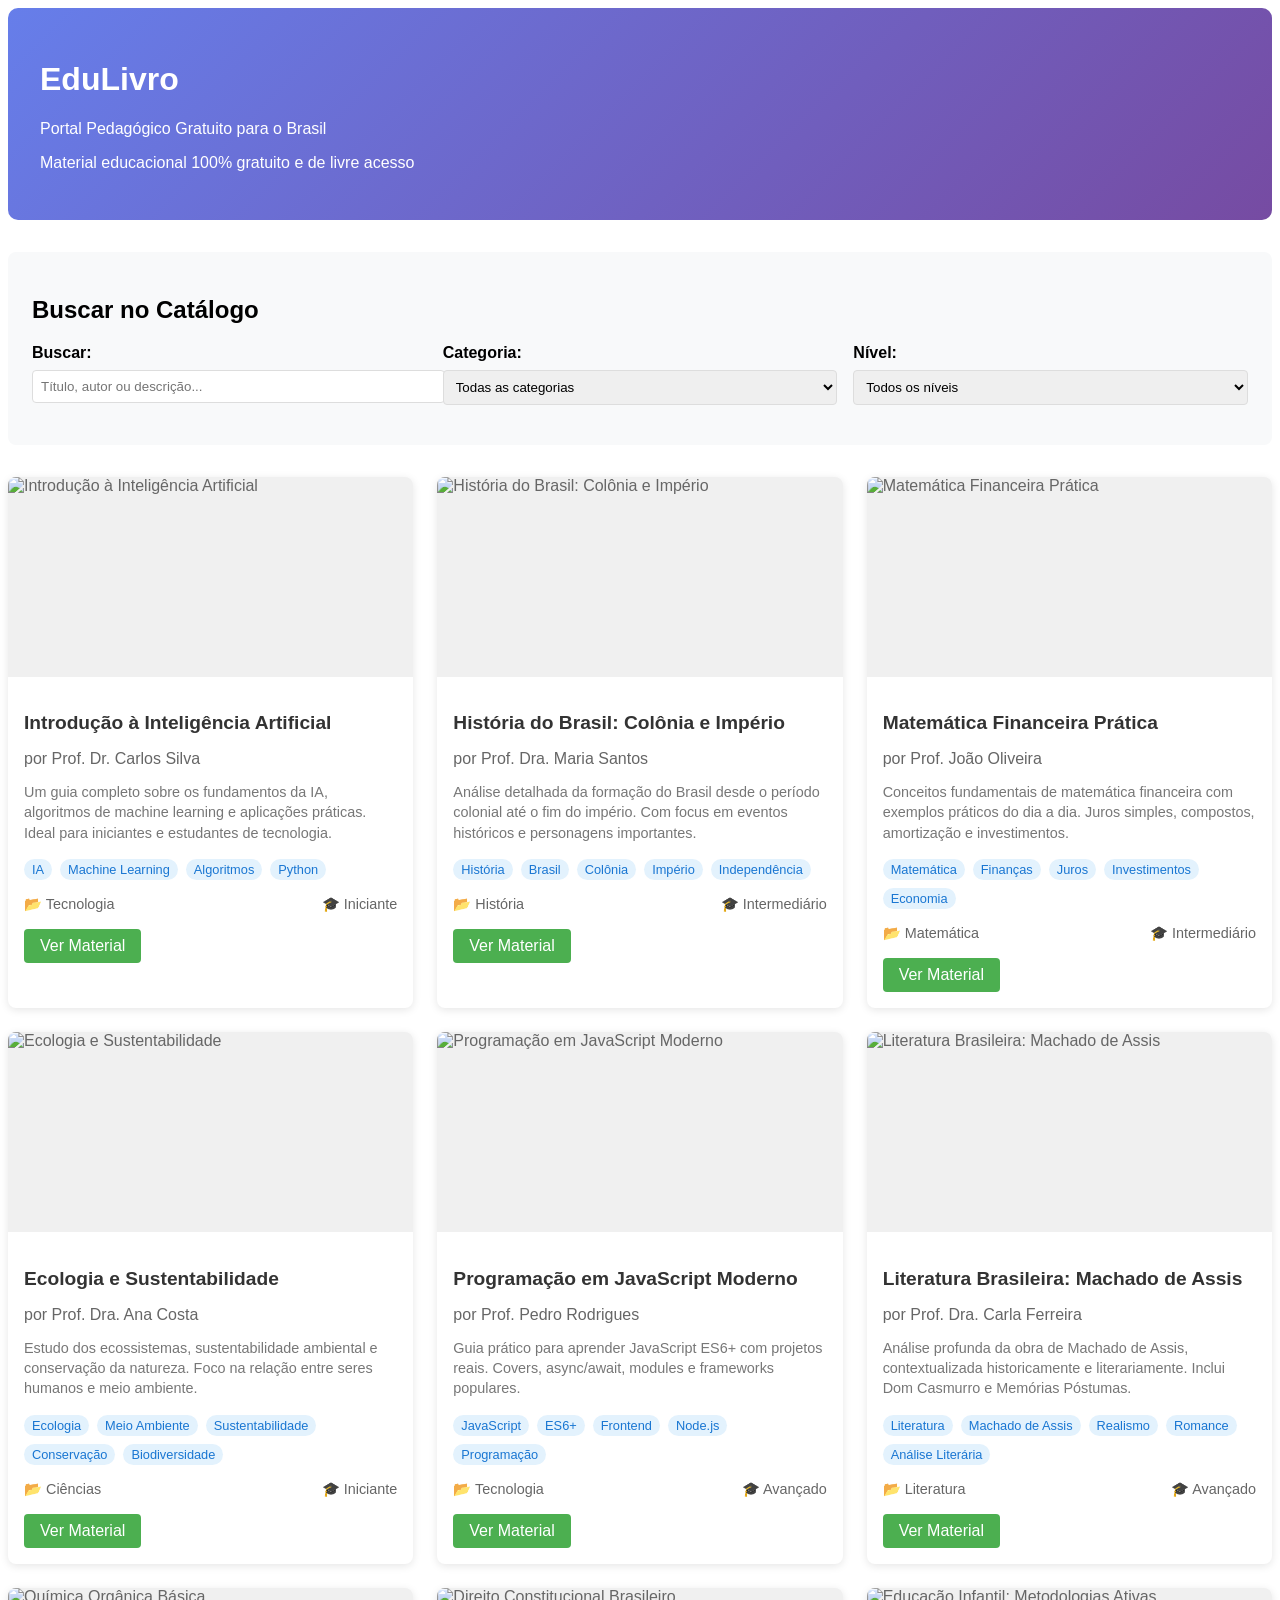
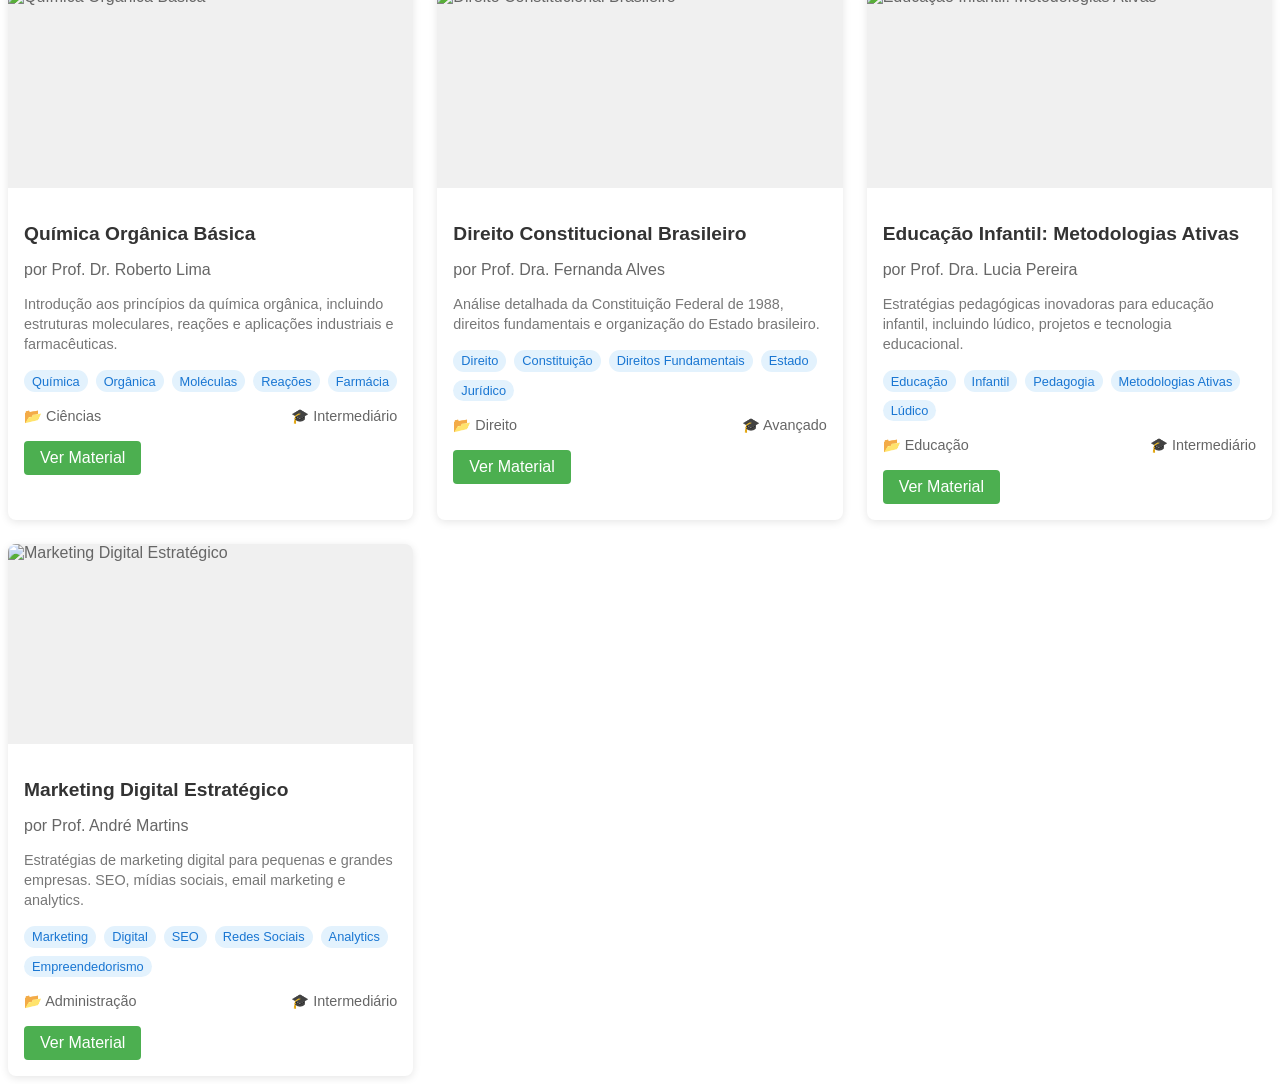
==== index.html @ 7462e057 "🚀 Initial commit: Portal Pedagógico EduLivro v1.1.0 ✨ Funcionalidades: - Catálogo dinâmico com filtr" ====
<!DOCTYPE html>
<html lang="pt-BR">
<head>
    <meta charset="UTF-8">
    <meta name="viewport" content="width=device-width, initial-scale=1.0">
    <title>EduLivro - Portal Pedagógico Gratuito</title>
    <link rel="stylesheet" href="https://unpkg.com/mvp.css@1.12/mvp.css">
    <style>
        body { font-family: 'Segoe UI', Tahoma, Geneva, Verdana, sans-serif; }
        .hero { background: linear-gradient(135deg, #667eea 0%, #764ba2 100%); color: white; padding: 2rem; border-radius: 10px; margin-bottom: 2rem; }
        .search-container { background: #f8f9fa; padding: 1.5rem; border-radius: 8px; margin-bottom: 2rem; }
        .filtros { display: flex; gap: 1rem; margin-bottom: 1rem; flex-wrap: wrap; }
        .filtro-grupo { flex: 1; min-width: 200px; }
        .filtro-grupo label { font-weight: bold; display: block; margin-bottom: 0.5rem; }
        .filtro-grupo select, .filtro-grupo input { width: 100%; padding: 0.5rem; border: 1px solid #ddd; border-radius: 4px; }
        .catalog-container { display: grid; grid-template-columns: repeat(auto-fill, minmax(300px, 1fr)); gap: 1.5rem; }
        .livro-card { background: white; border-radius: 8px; box-shadow: 0 2px 8px rgba(0,0,0,0.1); overflow: hidden; transition: transform 0.2s; }
        .livro-card:hover { transform: translateY(-2px); }
        .livro-capa { width: 100%; height: 200px; object-fit: cover; background: #f0f0f0; display: flex; align-items: center; justify-content: center; color: #666; }
        .livro-info { padding: 1rem; }
        .livro-titulo { font-size: 1.2rem; font-weight: bold; margin-bottom: 0.5rem; color: #333; }
        .livro-autor { color: #666; margin-bottom: 0.5rem; }
        .livro-descricao { color: #777; font-size: 0.9rem; line-height: 1.4; margin-bottom: 1rem; }
        .livro-tags { display: flex; flex-wrap: wrap; gap: 0.5rem; margin-bottom: 1rem; }
        .tag { background: #e3f2fd; color: #1976d2; padding: 0.2rem 0.5rem; border-radius: 12px; font-size: 0.8rem; }
        .stats { display: flex; justify-content: space-between; margin-bottom: 1rem; font-size: 0.9rem; color: #666; }
        .btn-ver { background: #4CAF50; color: white; padding: 0.5rem 1rem; border: none; border-radius: 4px; cursor: pointer; text-decoration: none; display: inline-block; }
        .btn-ver:hover { background: #45a049; }
        .model-viewer-container { display: none; margin: 1rem 0; }
        .loading { text-align: center; padding: 2rem; color: #666; }
        @media (max-width: 768px) {
            .filtros { flex-direction: column; }
            .catalog-container { grid-template-columns: 1fr; }
        }
    </style>
</head>
<body>
    <header class="hero">
        <h1>EduLivro</h1>
        <p>Portal Pedagógico Gratuito para o Brasil</p>
        <p>Material educacional 100% gratuito e de livre acesso</p>
    </header>

    <main>
        <section class="search-container">
            <h2>Buscar no Catálogo</h2>
            <div class="filtros">
                <div class="filtro-grupo">
                    <label for="busca">Buscar:</label>
                    <input type="text" id="busca" placeholder="Título, autor ou descrição...">
                </div>
                <div class="filtro-grupo">
                    <label for="categoria">Categoria:</label>
                    <select id="categoria">
                        <option value="">Todas as categorias</option>
                    </select>
                </div>
                <div class="filtro-grupo">
                    <label for="nivel">Nível:</label>
                    <select id="nivel">
                        <option value="">Todos os níveis</option>
                    </select>
                </div>
            </div>
        </section>

        <section id="catalogo">
            <div id="loading" class="loading">
                Carregando catálogo...
            </div>
            <div id="resultados" class="catalog-container" style="display: none;"></div>
        </section>
    </main>

    <script>
        // Configuração do site
        const SITE_CONFIG = {
            titulo: "EduLivro - Portal Pedagógico Gratuito",
            descricao: "Portal pedagógico gratuito para divulgação de material educacional no Brasil",
            versao: "1.1.0"
        };

        // Estado da aplicação
        let todosOsLivros = [];
        let livrosFiltrados = [];

        // Função para escapar HTML e prevenir XSS
        function escapeHtml(texto) {
            const mapa = {
                '&': '&amp;',
                '<': '&lt;',
                '>': '&gt;',
                '"': '&quot;',
                "'": '&#039;'
            };
            return texto.replace(/[&<>"']/g, function(m) { return mapa[m]; });
        }

        // Validação de estrutura de livro
        function validarLivro(livro) {
            const obrigatorios = ['id', 'titulo', 'autor', 'descricao', 'categoria', 'nivel', 'urlCapa'];
            return obrigatorios.every(campo => livro.hasOwnProperty(campo));
        }

        // Carregar configuração
        async function carregarConfig() {
            try {
                const response = await fetch('config.json');
                if (!response.ok) throw new Error('Erro ao carregar config.json');
                const config = await response.json();
                return config;
            } catch (error) {
                console.warn('Usando configuração padrão:', error);
                return {
                    titulo: SITE_CONFIG.titulo,
                    descricao: SITE_CONFIG.descricao,
                    versao: SITE_CONFIG.versao
                };
            }
        }

        // Carregar catálogo
        async function carregarCatalogo() {
            try {
                const response = await fetch('database.json');
                if (!response.ok) throw new Error('Erro ao carregar database.json');
                
                const data = await response.json();
                
                if (!data.livros || !Array.isArray(data.livros)) {
                    throw new Error('Formato inválido de dados');
                }

                // Validar todos os livros
                const livrosValidos = data.livros.filter(livro => {
                    if (!validarLivro(livro)) {
                        console.warn('Livro inválido encontrado:', livro);
                        return false;
                    }
                    return true;
                });

                if (livrosValidos.length === 0) {
                    throw new Error('Nenhum livro válido encontrado');
                }

                todosOsLivros = livrosValidos;
                livrosFiltrados = [...todosOsLivros];
                
                console.log(`Carregados ${todosOsLivros.length} livros`);
                
                // Preencher filtros
                preencherFiltros();
                
                // Renderizar resultados
                renderizarResultados();
                
            } catch (error) {
                console.error('Erro ao carregar catálogo:', error);
                document.getElementById('loading').innerHTML = 
                    `<p>Erro ao carregar catálogo: ${escapeHtml(error.message)}</p>`;
            }
        }

        // Preencher filtros com opções dinâmicas
        function preencherFiltros() {
            const categorias = [...new Set(todosOsLivros.map(livro => livro.categoria))].sort();
            const niveis = [...new Set(todosOsLivros.map(livro => livro.nivel))].sort();

            const selectCategoria = document.getElementById('categoria');
            const selectNivel = document.getElementById('nivel');

            // Limpar opções existentes (exceto a primeira)
            while (selectCategoria.children.length > 1) {
                selectCategoria.removeChild(selectCategoria.lastChild);
            }
            while (selectNivel.children.length > 1) {
                selectNivel.removeChild(selectNivel.lastChild);
            }

            // Adicionar categorias
            categorias.forEach(categoria => {
                const option = document.createElement('option');
                option.value = categoria;
                option.textContent = categoria;
                selectCategoria.appendChild(option);
            });

            // Adicionar níveis
            niveis.forEach(nivel => {
                const option = document.createElement('option');
                option.value = nivel;
                option.textContent = nivel;
                selectNivel.appendChild(option);
            });
        }

        // Aplicar filtros com debounce para performance
        let debounceTimer;
        function aplicarFiltros() {
            clearTimeout(debounceTimer);
            debounceTimer = setTimeout(() => {
                const termoBusca = document.getElementById('busca').value.toLowerCase().trim();
                const categoriaSelecionada = document.getElementById('categoria').value;
                const nivelSelecionado = document.getElementById('nivel').value;

                livrosFiltrados = todosOsLivros.filter(livro => {
                    // Filtro por busca
                    const matchBusca = !termoBusca || 
                        livro.titulo.toLowerCase().includes(termoBusca) ||
                        livro.autor.toLowerCase().includes(termoBusca) ||
                        livro.descricao.toLowerCase().includes(termoBusca) ||
                        (livro.tags && livro.tags.some(tag => tag.toLowerCase().includes(termoBusca)));

                    // Filtro por categoria
                    const matchCategoria = !categoriaSelecionada || livro.categoria === categoriaSelecionada;

                    // Filtro por nível
                    const matchNivel = !nivelSelecionado || livro.nivel === nivelSelecionado;

                    return matchBusca && matchCategoria && matchNivel;
                });

                renderizarResultados();
            }, 300); // Debounce de 300ms
        }

        // Renderizar resultados
        function renderizarResultados() {
            const container = document.getElementById('resultados');
            const loading = document.getElementById('loading');

            if (livrosFiltrados.length === 0) {
                container.innerHTML = '<p>Nenhum material encontrado com os filtros aplicados.</p>';
                container.style.display = 'block';
                loading.style.display = 'none';
                return;
            }

            container.innerHTML = livrosFiltrados.map(livro => criarCardLivro(livro)).join('');
            container.style.display = 'grid';
            loading.style.display = 'none';
        }

        // Criar card de livro
        function criarCardLivro(livro) {
            const tagsHtml = livro.tags ? livro.tags.map(tag => 
                `<span class="tag">${escapeHtml(tag)}</span>`
            ).join('') : '';

            return `
                <div class="livro-card">
                    <div class="livro-capa">
                        ${livro.urlCapa ? 
                            `<img src="${escapeHtml(livro.urlCapa)}" alt="${escapeHtml(livro.titulo)}" 
                                  style="width: 100%; height: 200px; object-fit: cover;">` :
                            '📚 Sem capa'
                        }
                    </div>
                    <div class="livro-info">
                        <h3 class="livro-titulo">${escapeHtml(livro.titulo)}</h3>
                        <p class="livro-autor">por ${escapeHtml(livro.autor)}</p>
                        <p class="livro-descricao">${escapeHtml(livro.descricao)}</p>
                        <div class="livro-tags">${tagsHtml}</div>
                        <div class="stats">
                            <span>📂 ${escapeHtml(livro.categoria)}</span>
                            <span>🎓 ${escapeHtml(livro.nivel)}</span>
                        </div>
                        <a href="livro.html?id=${encodeURIComponent(livro.id)}" class="btn-ver">
                            Ver Material
                        </a>
                    </div>
                </div>
            `;
        }

        // Inicializar aplicação
        async function inicializar() {
            try {
                // Configurar event listeners
                document.getElementById('busca').addEventListener('input', aplicarFiltros);
                document.getElementById('categoria').addEventListener('change', aplicarFiltros);
                document.getElementById('nivel').addEventListener('change', aplicarFiltros);

                // Carregar dados
                await carregarConfig();
                await carregarCatalogo();
                
            } catch (error) {
                console.error('Erro na inicialização:', error);
                document.getElementById('loading').innerHTML = 
                    `<p>Erro ao inicializar aplicação: ${escapeHtml(error.message)}</p>`;
            }
        }

        // Iniciar quando a página carregar
        document.addEventListener('DOMContentLoaded', inicializar);
    </script>

    <script type="module" src="https://unpkg.com/@google/model-viewer/dist/model-viewer.min.js"></script>
</body>
</html>
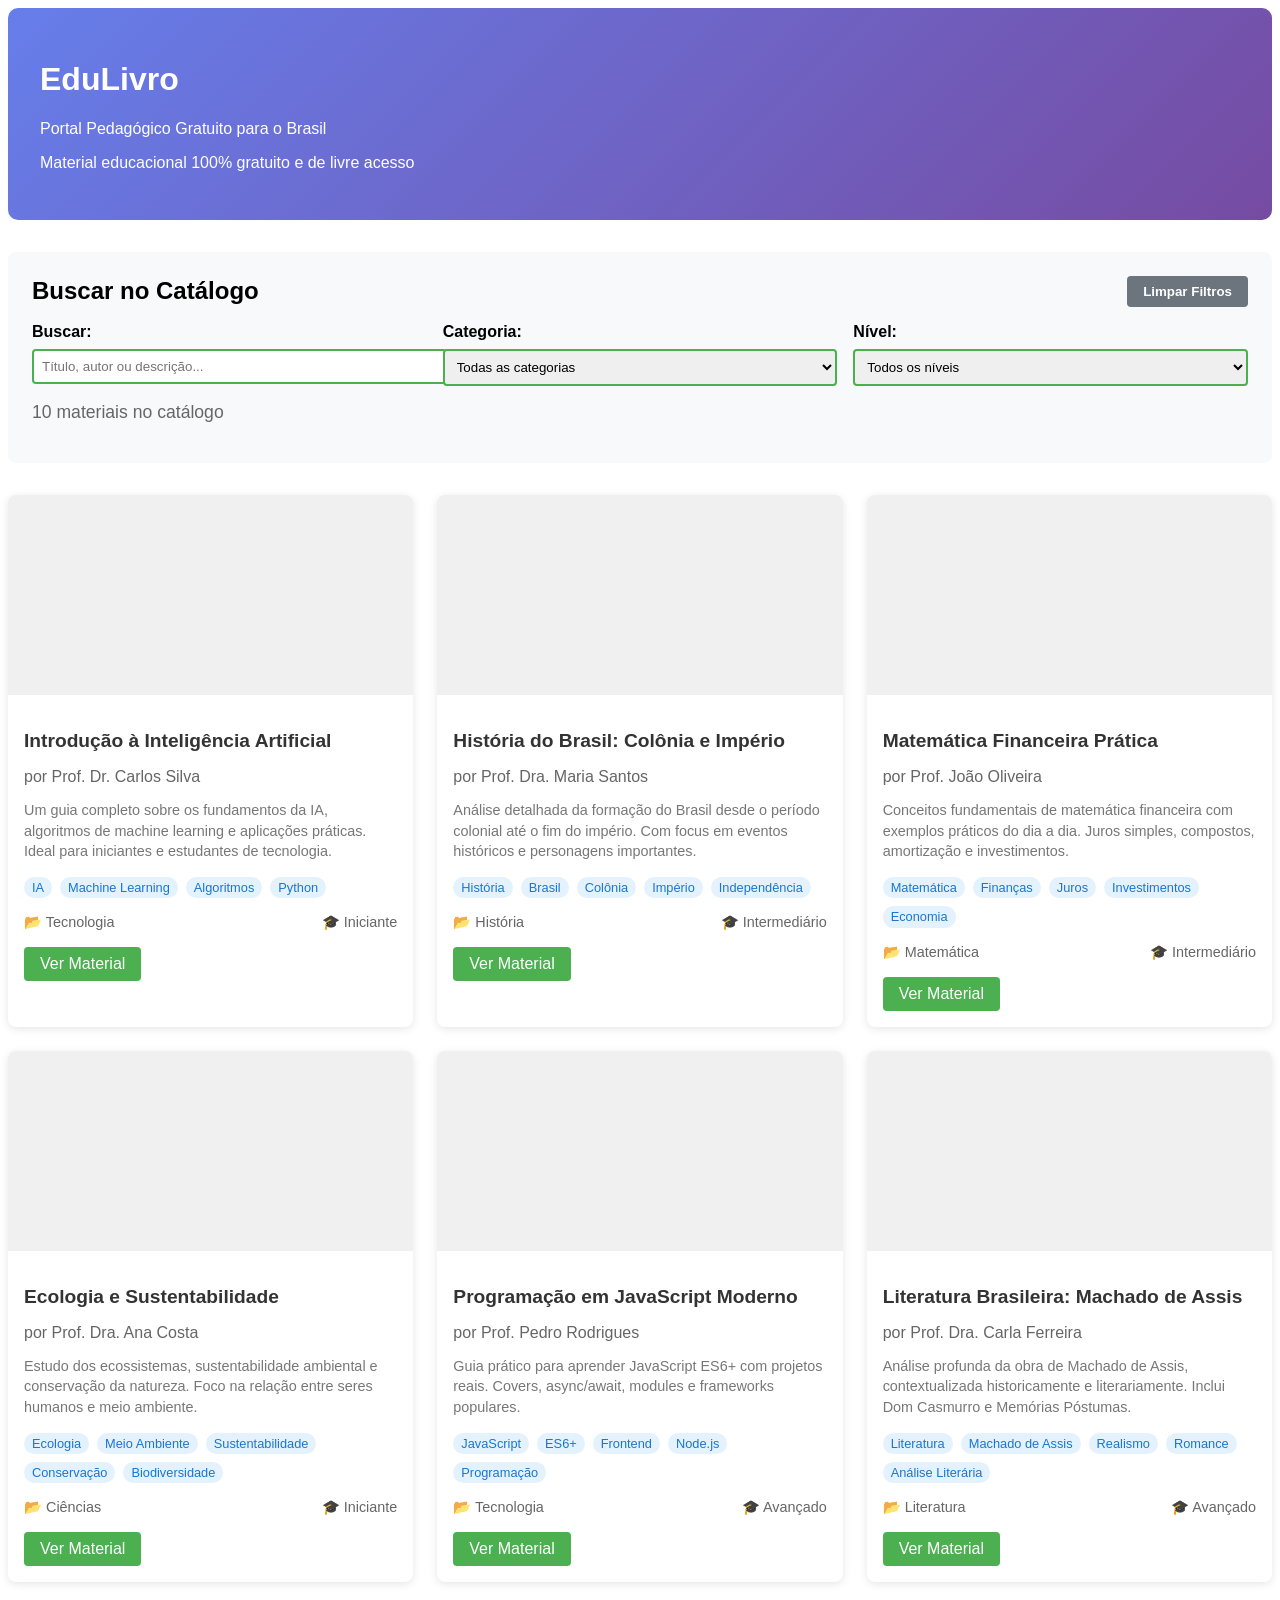
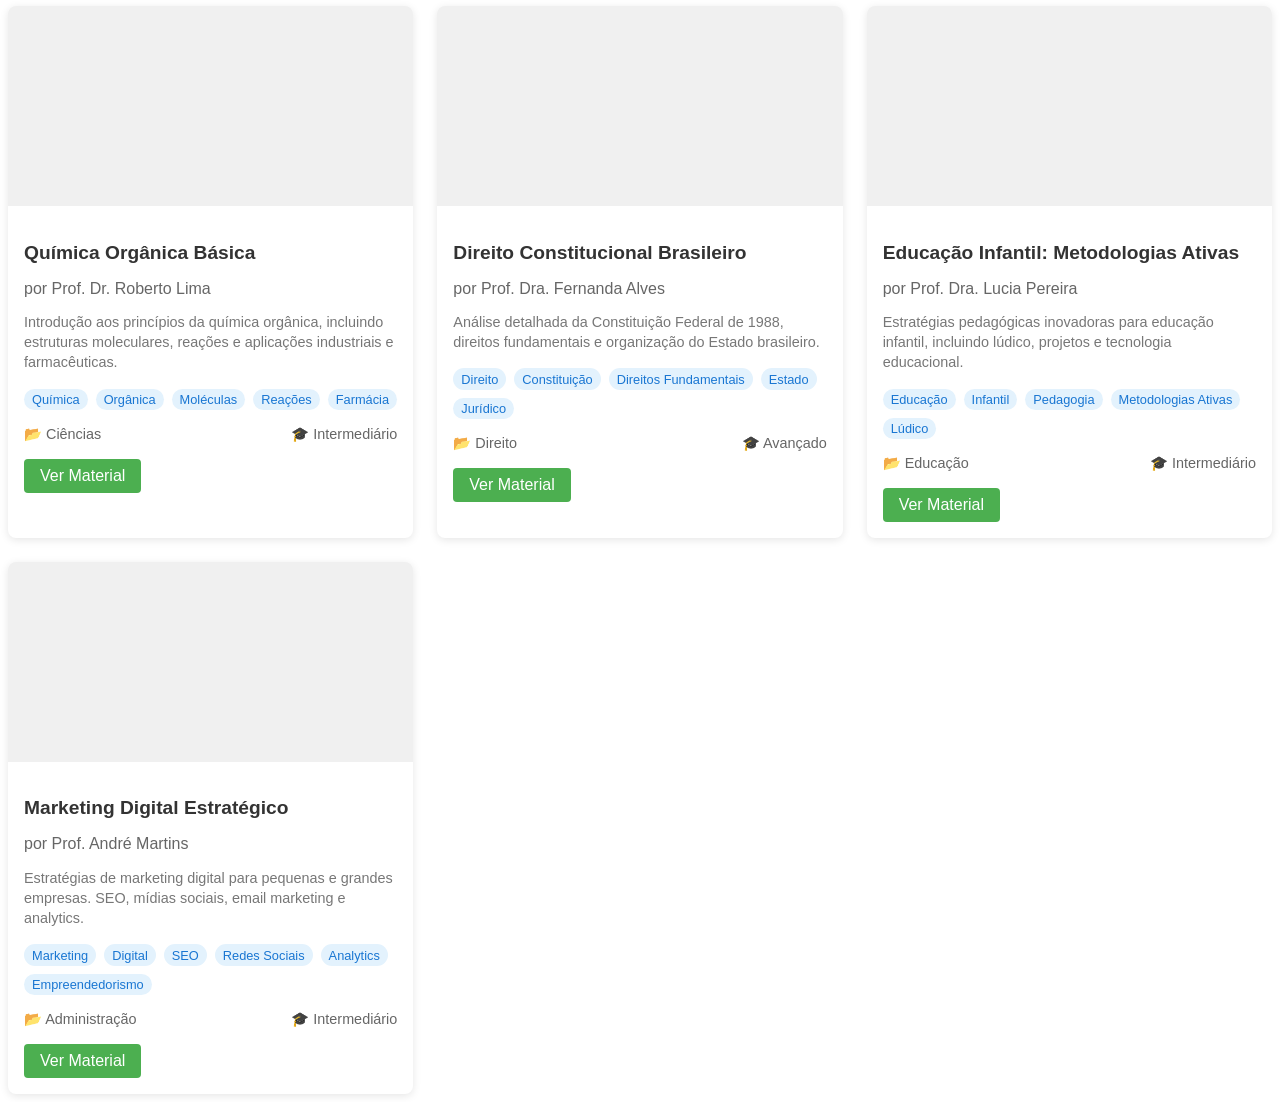
==== commit 9be42648: "Refactor: Modularize JavaScript and improve structure - Created /data, /js, /css folders for better " ====
--- a/index.html
+++ b/index.html
@@ -5,8 +5,9 @@
     <meta name="viewport" content="width=device-width, initial-scale=1.0">
     <title>EduLivro - Portal Pedagógico Gratuito</title>
     <link rel="stylesheet" href="https://unpkg.com/mvp.css@1.12/mvp.css">
+    <link rel="stylesheet" href="css/custom.css">
     <style>
-        body { font-family: 'Segoe UI', Tahoma, Geneva, Verdana, sans-serif; }
+        body { font-family: var(--fonte-principal, 'Segoe UI', Tahoma, Geneva, Verdana, sans-serif); }
         .hero { background: linear-gradient(135deg, #667eea 0%, #764ba2 100%); color: white; padding: 2rem; border-radius: 10px; margin-bottom: 2rem; }
         .search-container { background: #f8f9fa; padding: 1.5rem; border-radius: 8px; margin-bottom: 2rem; }
         .filtros { display: flex; gap: 1rem; margin-bottom: 1rem; flex-wrap: wrap; }
@@ -24,7 +25,7 @@
         .livro-tags { display: flex; flex-wrap: wrap; gap: 0.5rem; margin-bottom: 1rem; }
         .tag { background: #e3f2fd; color: #1976d2; padding: 0.2rem 0.5rem; border-radius: 12px; font-size: 0.8rem; }
         .stats { display: flex; justify-content: space-between; margin-bottom: 1rem; font-size: 0.9rem; color: #666; }
-        .btn-ver { background: #4CAF50; color: white; padding: 0.5rem 1rem; border: none; border-radius: 4px; cursor: pointer; text-decoration: none; display: inline-block; }
+        .btn-ver { background: var(--cor-primaria, #4CAF50); color: white; padding: 0.5rem 1rem; border: none; border-radius: 4px; cursor: pointer; text-decoration: none; display: inline-block; }
         .btn-ver:hover { background: #45a049; }
         .model-viewer-container { display: none; margin: 1rem 0; }
         .loading { text-align: center; padding: 2rem; color: #666; }
@@ -43,25 +44,29 @@
 
     <main>
         <section class="search-container">
-            <h2>Buscar no Catálogo</h2>
+            <div class="filtros-controles">
+                <h2 style="margin: 0;">Buscar no Catálogo</h2>
+                <button id="btn-limpar-filtros" class="btn-limpar">Limpar Filtros</button>
+            </div>
             <div class="filtros">
                 <div class="filtro-grupo">
                     <label for="busca">Buscar:</label>
-                    <input type="text" id="busca" placeholder="Título, autor ou descrição...">
+                    <input type="text" id="busca" placeholder="Título, autor ou descrição..." aria-label="Buscar materiais">
                 </div>
                 <div class="filtro-grupo">
                     <label for="categoria">Categoria:</label>
-                    <select id="categoria">
+                    <select id="categoria" aria-label="Filtrar por categoria">
                         <option value="">Todas as categorias</option>
                     </select>
                 </div>
                 <div class="filtro-grupo">
                     <label for="nivel">Nível:</label>
-                    <select id="nivel">
+                    <select id="nivel" aria-label="Filtrar por nível">
                         <option value="">Todos os níveis</option>
                     </select>
                 </div>
             </div>
+            <div id="contador-resultados" class="contador-resultados" aria-live="polite"></div>
         </section>
 
         <section id="catalogo">
@@ -72,231 +77,7 @@
         </section>
     </main>
 
-    <script>
-        // Configuração do site
-        const SITE_CONFIG = {
-            titulo: "EduLivro - Portal Pedagógico Gratuito",
-            descricao: "Portal pedagógico gratuito para divulgação de material educacional no Brasil",
-            versao: "1.1.0"
-        };
-
-        // Estado da aplicação
-        let todosOsLivros = [];
-        let livrosFiltrados = [];
-
-        // Função para escapar HTML e prevenir XSS
-        function escapeHtml(texto) {
-            const mapa = {
-                '&': '&amp;',
-                '<': '&lt;',
-                '>': '&gt;',
-                '"': '&quot;',
-                "'": '&#039;'
-            };
-            return texto.replace(/[&<>"']/g, function(m) { return mapa[m]; });
-        }
-
-        // Validação de estrutura de livro
-        function validarLivro(livro) {
-            const obrigatorios = ['id', 'titulo', 'autor', 'descricao', 'categoria', 'nivel', 'urlCapa'];
-            return obrigatorios.every(campo => livro.hasOwnProperty(campo));
-        }
-
-        // Carregar configuração
-        async function carregarConfig() {
-            try {
-                const response = await fetch('config.json');
-                if (!response.ok) throw new Error('Erro ao carregar config.json');
-                const config = await response.json();
-                return config;
-            } catch (error) {
-                console.warn('Usando configuração padrão:', error);
-                return {
-                    titulo: SITE_CONFIG.titulo,
-                    descricao: SITE_CONFIG.descricao,
-                    versao: SITE_CONFIG.versao
-                };
-            }
-        }
-
-        // Carregar catálogo
-        async function carregarCatalogo() {
-            try {
-                const response = await fetch('database.json');
-                if (!response.ok) throw new Error('Erro ao carregar database.json');
-                
-                const data = await response.json();
-                
-                if (!data.livros || !Array.isArray(data.livros)) {
-                    throw new Error('Formato inválido de dados');
-                }
-
-                // Validar todos os livros
-                const livrosValidos = data.livros.filter(livro => {
-                    if (!validarLivro(livro)) {
-                        console.warn('Livro inválido encontrado:', livro);
-                        return false;
-                    }
-                    return true;
-                });
-
-                if (livrosValidos.length === 0) {
-                    throw new Error('Nenhum livro válido encontrado');
-                }
-
-                todosOsLivros = livrosValidos;
-                livrosFiltrados = [...todosOsLivros];
-                
-                console.log(`Carregados ${todosOsLivros.length} livros`);
-                
-                // Preencher filtros
-                preencherFiltros();
-                
-                // Renderizar resultados
-                renderizarResultados();
-                
-            } catch (error) {
-                console.error('Erro ao carregar catálogo:', error);
-                document.getElementById('loading').innerHTML = 
-                    `<p>Erro ao carregar catálogo: ${escapeHtml(error.message)}</p>`;
-            }
-        }
-
-        // Preencher filtros com opções dinâmicas
-        function preencherFiltros() {
-            const categorias = [...new Set(todosOsLivros.map(livro => livro.categoria))].sort();
-            const niveis = [...new Set(todosOsLivros.map(livro => livro.nivel))].sort();
-
-            const selectCategoria = document.getElementById('categoria');
-            const selectNivel = document.getElementById('nivel');
-
-            // Limpar opções existentes (exceto a primeira)
-            while (selectCategoria.children.length > 1) {
-                selectCategoria.removeChild(selectCategoria.lastChild);
-            }
-            while (selectNivel.children.length > 1) {
-                selectNivel.removeChild(selectNivel.lastChild);
-            }
-
-            // Adicionar categorias
-            categorias.forEach(categoria => {
-                const option = document.createElement('option');
-                option.value = categoria;
-                option.textContent = categoria;
-                selectCategoria.appendChild(option);
-            });
-
-            // Adicionar níveis
-            niveis.forEach(nivel => {
-                const option = document.createElement('option');
-                option.value = nivel;
-                option.textContent = nivel;
-                selectNivel.appendChild(option);
-            });
-        }
-
-        // Aplicar filtros com debounce para performance
-        let debounceTimer;
-        function aplicarFiltros() {
-            clearTimeout(debounceTimer);
-            debounceTimer = setTimeout(() => {
-                const termoBusca = document.getElementById('busca').value.toLowerCase().trim();
-                const categoriaSelecionada = document.getElementById('categoria').value;
-                const nivelSelecionado = document.getElementById('nivel').value;
-
-                livrosFiltrados = todosOsLivros.filter(livro => {
-                    // Filtro por busca
-                    const matchBusca = !termoBusca || 
-                        livro.titulo.toLowerCase().includes(termoBusca) ||
-                        livro.autor.toLowerCase().includes(termoBusca) ||
-                        livro.descricao.toLowerCase().includes(termoBusca) ||
-                        (livro.tags && livro.tags.some(tag => tag.toLowerCase().includes(termoBusca)));
-
-                    // Filtro por categoria
-                    const matchCategoria = !categoriaSelecionada || livro.categoria === categoriaSelecionada;
-
-                    // Filtro por nível
-                    const matchNivel = !nivelSelecionado || livro.nivel === nivelSelecionado;
-
-                    return matchBusca && matchCategoria && matchNivel;
-                });
-
-                renderizarResultados();
-            }, 300); // Debounce de 300ms
-        }
-
-        // Renderizar resultados
-        function renderizarResultados() {
-            const container = document.getElementById('resultados');
-            const loading = document.getElementById('loading');
-
-            if (livrosFiltrados.length === 0) {
-                container.innerHTML = '<p>Nenhum material encontrado com os filtros aplicados.</p>';
-                container.style.display = 'block';
-                loading.style.display = 'none';
-                return;
-            }
-
-            container.innerHTML = livrosFiltrados.map(livro => criarCardLivro(livro)).join('');
-            container.style.display = 'grid';
-            loading.style.display = 'none';
-        }
-
-        // Criar card de livro
-        function criarCardLivro(livro) {
-            const tagsHtml = livro.tags ? livro.tags.map(tag => 
-                `<span class="tag">${escapeHtml(tag)}</span>`
-            ).join('') : '';
-
-            return `
-                <div class="livro-card">
-                    <div class="livro-capa">
-                        ${livro.urlCapa ? 
-                            `<img src="${escapeHtml(livro.urlCapa)}" alt="${escapeHtml(livro.titulo)}" 
-                                  style="width: 100%; height: 200px; object-fit: cover;">` :
-                            '📚 Sem capa'
-                        }
-                    </div>
-                    <div class="livro-info">
-                        <h3 class="livro-titulo">${escapeHtml(livro.titulo)}</h3>
-                        <p class="livro-autor">por ${escapeHtml(livro.autor)}</p>
-                        <p class="livro-descricao">${escapeHtml(livro.descricao)}</p>
-                        <div class="livro-tags">${tagsHtml}</div>
-                        <div class="stats">
-                            <span>📂 ${escapeHtml(livro.categoria)}</span>
-                            <span>🎓 ${escapeHtml(livro.nivel)}</span>
-                        </div>
-                        <a href="livro.html?id=${encodeURIComponent(livro.id)}" class="btn-ver">
-                            Ver Material
-                        </a>
-                    </div>
-                </div>
-            `;
-        }
-
-        // Inicializar aplicação
-        async function inicializar() {
-            try {
-                // Configurar event listeners
-                document.getElementById('busca').addEventListener('input', aplicarFiltros);
-                document.getElementById('categoria').addEventListener('change', aplicarFiltros);
-                document.getElementById('nivel').addEventListener('change', aplicarFiltros);
-
-                // Carregar dados
-                await carregarConfig();
-                await carregarCatalogo();
-                
-            } catch (error) {
-                console.error('Erro na inicialização:', error);
-                document.getElementById('loading').innerHTML = 
-                    `<p>Erro ao inicializar aplicação: ${escapeHtml(error.message)}</p>`;
-            }
-        }
-
-        // Iniciar quando a página carregar
-        document.addEventListener('DOMContentLoaded', inicializar);
-    </script>
-
-    <script type="module" src="https://unpkg.com/@google/model-viewer/dist/model-viewer.min.js"></script>
+    <script src="js/utils.js"></script>
+    <script src="js/catalogo.js"></script>
 </body>
 </html>
--- a/css/custom.css
+++ b/css/custom.css
@@ -0,0 +1,204 @@
+/**
+ * Estilos customizados do EduLivro
+ * CSS adicional para melhorias de UX e acessibilidade
+ */
+
+/* Variáveis CSS para tema customizável */
+:root {
+    --cor-primaria: #4CAF50;
+    --cor-secundaria: #2196F3;
+    --cor-acento: #FF9800;
+    --fonte-principal: 'Segoe UI', Tahoma, Geneva, Verdana, sans-serif;
+}
+
+/* Melhorias de acessibilidade - foco visível */
+*:focus {
+    outline: 2px solid var(--cor-primaria);
+    outline-offset: 2px;
+}
+
+/* Skip to main content link (para leitores de tela) */
+.skip-link {
+    position: absolute;
+    top: -40px;
+    left: 0;
+    background: var(--cor-primaria);
+    color: white;
+    padding: 8px;
+    text-decoration: none;
+    z-index: 100;
+}
+
+.skip-link:focus {
+    top: 0;
+}
+
+/* Contador de resultados */
+.contador-resultados {
+    font-size: 1.1rem;
+    color: #666;
+    margin-bottom: 1rem;
+    font-weight: 500;
+}
+
+/* Área de controles de filtro */
+.filtros-controles {
+    display: flex;
+    justify-content: space-between;
+    align-items: center;
+    gap: 1rem;
+    margin-bottom: 1rem;
+    flex-wrap: wrap;
+}
+
+/* Botão de limpar filtros */
+.btn-limpar {
+    background: #6c757d;
+    color: white;
+    padding: 0.5rem 1rem;
+    border: none;
+    border-radius: 4px;
+    cursor: pointer;
+    font-weight: bold;
+    transition: background-color 0.2s;
+}
+
+.btn-limpar:hover {
+    background: #5a6268;
+}
+
+.btn-limpar:focus {
+    outline: 2px solid var(--cor-primaria);
+    outline-offset: 2px;
+}
+
+/* Estados de loading e erro com ARIA */
+[role="status"][aria-busy="true"]::after {
+    content: "";
+    display: inline-block;
+    width: 16px;
+    height: 16px;
+    margin-left: 8px;
+    border: 2px solid #666;
+    border-top-color: transparent;
+    border-radius: 50%;
+    animation: spinner 0.6s linear infinite;
+}
+
+@keyframes spinner {
+    to { transform: rotate(360deg); }
+}
+
+/* Mensagens de erro melhoradas */
+[role="alert"] {
+    animation: slideDown 0.3s ease-out;
+}
+
+@keyframes slideDown {
+    from {
+        opacity: 0;
+        transform: translateY(-10px);
+    }
+    to {
+        opacity: 1;
+        transform: translateY(0);
+    }
+}
+
+/* Lazy loading para imagens */
+img[loading="lazy"] {
+    opacity: 0;
+    transition: opacity 0.3s;
+}
+
+img[loading="lazy"].loaded,
+img[loading="lazy"]:not([loading]) {
+    opacity: 1;
+}
+
+/* Melhorias para botões desabilitados */
+.btn[disabled],
+.btn[aria-disabled="true"] {
+    opacity: 0.5;
+    cursor: not-allowed;
+    pointer-events: none;
+}
+
+/* Modo de alto contraste (acessibilidade) */
+@media (prefers-contrast: high) {
+    :root {
+        --cor-primaria: #000;
+        --cor-secundaria: #000;
+        --cor-acento: #000;
+    }
+    
+    .livro-card {
+        border: 2px solid #000;
+    }
+}
+
+/* Modo escuro (se habilitado no futuro) */
+@media (prefers-color-scheme: dark) {
+    /* Preparado para implementação futura */
+    /* Descomente quando modo_escuro for habilitado em config.json */
+    /*
+    body {
+        background: #1a1a1a;
+        color: #e0e0e0;
+    }
+    
+    .livro-card {
+        background: #2a2a2a;
+        color: #e0e0e0;
+    }
+    */
+}
+
+/* Responsividade para telas muito pequenas */
+@media (max-width: 480px) {
+    .filtros {
+        flex-direction: column;
+    }
+    
+    .filtro-grupo {
+        width: 100%;
+    }
+    
+    .filtros-controles {
+        flex-direction: column;
+        align-items: stretch;
+    }
+    
+    .btn-limpar {
+        width: 100%;
+    }
+}
+
+/* Print styles */
+@media print {
+    .search-container,
+    .botoes,
+    .btn-voltar {
+        display: none;
+    }
+    
+    .livro-card {
+        break-inside: avoid;
+        page-break-inside: avoid;
+    }
+}
+
+/* Transições suaves para elementos interativos */
+.livro-card,
+.btn,
+.btn-ver,
+.btn-voltar {
+    transition: all 0.2s ease;
+}
+
+/* Indicador visual de filtros ativos */
+.filtro-grupo select:not([value=""]),
+.filtro-grupo input:not([value=""]) {
+    border-color: var(--cor-primaria);
+    border-width: 2px;
+}
